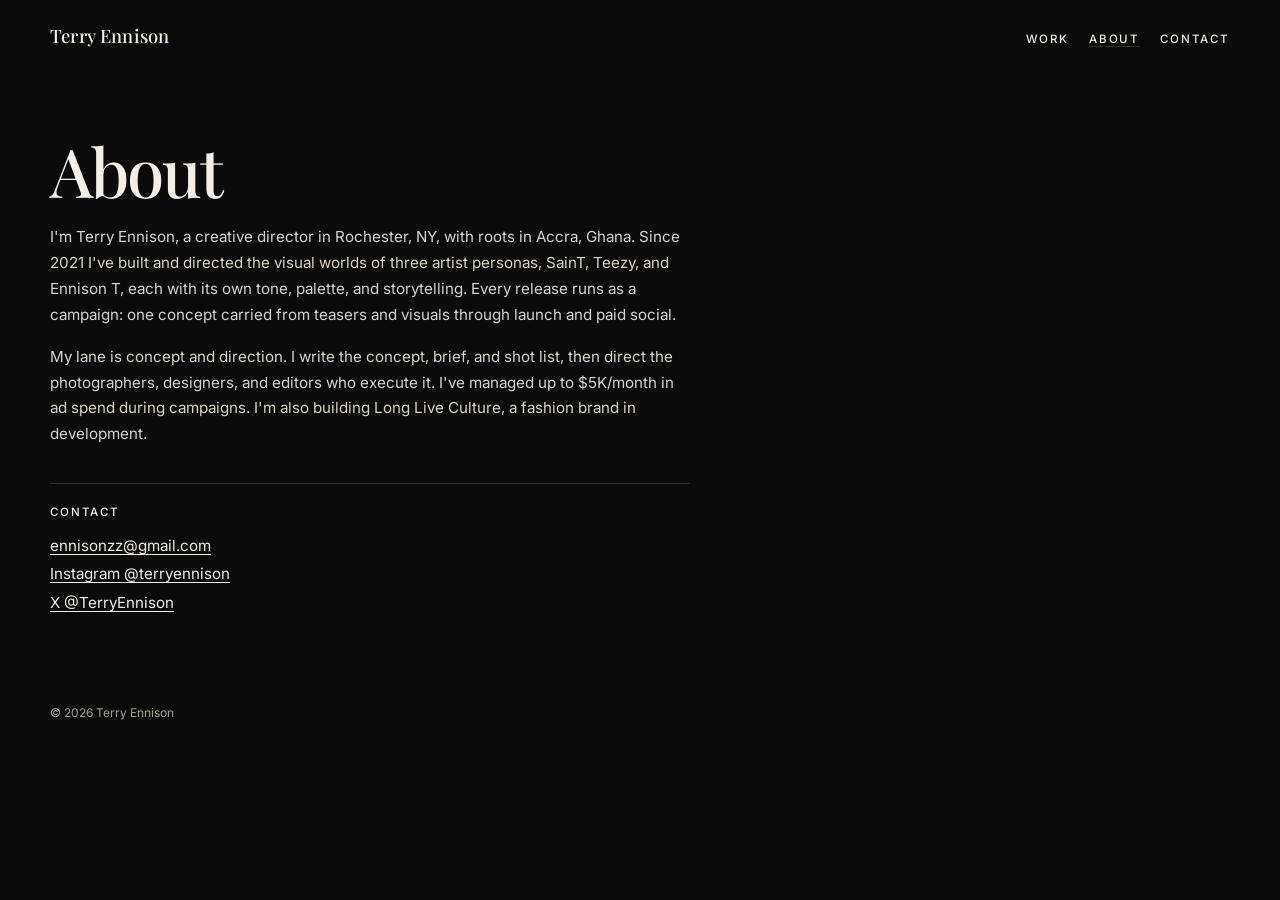
==== about.html @ 69caff25 "Add a static portfolio for Terry Ennison. Dark editorial pages for Cavalry, Area 51, and SainT, plus" ====
<!DOCTYPE html>
<html lang="en">
<head>
  <meta charset="utf-8">
  <meta name="viewport" content="width=device-width, initial-scale=1">
  <title>About | Terry Ennison</title>
  <meta name="description" content="Concept and direction for brands, fashion, beauty, and music.">
  <link rel="canonical" href="https://terryennison.studio/about.html">
  <meta property="og:title" content="About | Terry Ennison">
  <meta property="og:description" content="Concept and direction for brands, fashion, beauty, and music.">
  <meta property="og:type" content="website">
  <meta property="og:url" content="https://terryennison.studio/about.html">
  <meta property="og:image" content="https://terryennison.studio/images/og.jpg">
  <meta name="twitter:card" content="summary_large_image">
  <meta name="twitter:title" content="About | Terry Ennison">
  <meta name="twitter:description" content="Concept and direction for brands, fashion, beauty, and music.">
  <meta name="twitter:image" content="https://terryennison.studio/images/og.jpg">

  <link rel="preconnect" href="https://fonts.googleapis.com">
  <link rel="preconnect" href="https://fonts.gstatic.com" crossorigin>
  <link href="https://fonts.googleapis.com/css2?family=Inter:wght@400;500&family=Playfair+Display:wght@500&display=swap" rel="stylesheet">
  <link rel="stylesheet" href="css/styles.css">
  <link rel="icon" href="favicon.svg" type="image/svg+xml">

</head>
<body>
<a class="skip" href="#main">Skip to content</a>
<header class="site-header">
  <a class="brand" href="index.html">Terry Ennison</a>
  <nav class="nav" aria-label="Primary">
    <a href="index.html#work">Work</a>
    <a href="about.html" aria-current="page">About</a>
    <a href="about.html#contact">Contact</a>
  </nav>
</header>
<main id="main" class="page">
  <article class="about">
    <h1>About</h1>
    <p>I'm Terry Ennison, a creative director in Rochester, NY, with roots in Accra, Ghana. Since 2021 I've built and directed the visual worlds of three artist personas, SainT, Teezy, and Ennison T, each with its own tone, palette, and storytelling. Every release runs as a campaign: one concept carried from teasers and visuals through launch and paid social.</p>
    <p>My lane is concept and direction. I write the concept, brief, and shot list, then direct the photographers, designers, and editors who execute it. I've managed up to $5K/month in ad spend during campaigns. I'm also building Long Live Culture, a fashion brand in development.</p>
    <section class="contact" id="contact" aria-labelledby="contact-heading">
      <h2 id="contact-heading">Contact</h2>
      <ul>
        <li><a href="mailto:ennisonzz@gmail.com">ennisonzz@gmail.com</a></li>
        <li><a href="https://instagram.com/terryennison">Instagram @terryennison</a></li>
        <li><a href="https://x.com/TerryEnnison">X @TerryEnnison</a></li>
      </ul>
    </section>
  </article>
</main>
<footer class="site-footer">
  <p>&copy; 2026 Terry Ennison</p>
</footer>
</body></html>
---- css/styles.css ----
:root {
  --bg: #0b0b0b;
  --text: #f3efe7;
  --muted: #a39e94;
  --line: rgba(243, 239, 231, 0.16);
  --accent: #7a1f2b;
  --space: clamp(1.25rem, 3vw, 2.5rem);
  --max: 1180px;
  color-scheme: dark;
}

*,
*::before,
*::after {
  box-sizing: border-box;
}

html {
  scroll-behavior: smooth;
}

body {
  margin: 0;
  min-height: 100vh;
  background: var(--bg);
  color: var(--text);
  font-family: Inter, "Helvetica Neue", Helvetica, Arial, sans-serif;
  font-size: 16px;
  line-height: 1.5;
  font-weight: 400;
}

img,
video {
  max-width: 100%;
  height: auto;
  display: block;
}

a {
  color: inherit;
  text-decoration-thickness: 1px;
  text-underline-offset: 0.22em;
}

a:hover {
  color: var(--accent);
}

:focus-visible {
  outline: 2px solid var(--accent);
  outline-offset: 3px;
}

.skip {
  position: absolute;
  left: 1rem;
  top: -4rem;
  z-index: 10;
  background: var(--text);
  color: var(--bg);
  padding: 0.5rem 0.75rem;
}

.skip:focus {
  top: 1rem;
}

.site-header,
.site-footer,
.page {
  width: min(var(--max), calc(100% - (var(--space) * 2)));
  margin-inline: auto;
}

.site-header {
  display: flex;
  align-items: baseline;
  justify-content: space-between;
  gap: 1rem 2rem;
  flex-wrap: wrap;
  padding: 1.35rem 0 0.5rem;
}

.brand {
  font-family: "Playfair Display", Georgia, "Times New Roman", serif;
  font-size: 1.15rem;
  font-weight: 500;
  letter-spacing: 0.01em;
  text-decoration: none;
}

.brand:hover {
  color: var(--accent);
}

.nav {
  display: flex;
  gap: 1.25rem;
}

.nav a {
  font-size: 0.72rem;
  font-weight: 500;
  letter-spacing: 0.16em;
  text-transform: uppercase;
  text-decoration: none;
}

.nav a[aria-current="page"] {
  text-decoration: underline;
  text-decoration-color: var(--line);
}

.hero {
  padding: clamp(2.5rem, 8vw, 6.5rem) 0 1rem;
}

.hero h1 {
  margin: 0;
  font-family: "Playfair Display", Georgia, "Times New Roman", serif;
  font-weight: 500;
  font-size: clamp(2.8rem, 8.6vw, 7.4rem);
  line-height: 0.9;
  letter-spacing: -0.03em;
  text-transform: uppercase;
}

.lede {
  margin: 1.15rem 0 0;
  max-width: 36rem;
  color: var(--muted);
  font-size: 1.02rem;
  line-height: 1.55;
}

.hero-figure {
  margin: clamp(1.75rem, 4vw, 3rem) 0 0;
}

.hero-figure img {
  width: 100%;
  height: auto;
}

.is-missing img,
.hero-figure.is-missing,
.gallery figure.is-missing {
  display: none;
}

.work {
  padding: clamp(2.5rem, 6vw, 4.5rem) 0 1rem;
}

.work-grid {
  display: grid;
  grid-template-columns: 1fr 1fr;
  gap: 2.75rem 1.35rem;
  align-items: start;
}

.project {
  display: block;
  text-decoration: none;
  color: inherit;
}

.project img {
  width: 100%;
  height: auto;
  background: #141414;
}

.project-title {
  display: block;
  margin-top: 0.85rem;
  font-family: "Playfair Display", Georgia, "Times New Roman", serif;
  font-size: clamp(1.55rem, 2.4vw, 2.05rem);
  font-weight: 500;
  letter-spacing: -0.02em;
  line-height: 1.1;
}

.project:hover .project-title {
  color: var(--accent);
}

.project-head {
  padding: clamp(2rem, 6vw, 4.25rem) 0 1.5rem;
}

.project-head h1 {
  margin: 0;
  font-family: "Playfair Display", Georgia, "Times New Roman", serif;
  font-weight: 500;
  font-size: clamp(3rem, 7vw, 5.6rem);
  line-height: 0.95;
  letter-spacing: -0.03em;
}

.subtitle,
.role {
  margin: 0.45rem 0 0;
  color: var(--muted);
  font-size: 0.92rem;
  line-height: 1.4;
}

.role {
  font-size: 0.82rem;
}

.promo {
  width: 100%;
  margin: 0 0 0.7rem;
  background: #000;
}

.gallery {
  column-count: 2;
  column-gap: 0.7rem;
}

.gallery figure {
  margin: 0 0 0.7rem;
  break-inside: avoid;
}

.zoom {
  display: block;
  width: 100%;
  padding: 0;
  border: 0;
  background: transparent;
  color: inherit;
  cursor: zoom-in;
}

.zoom img {
  width: 100%;
  height: auto;
}

.writeup {
  max-width: 38rem;
  margin: 2.25rem 0 0;
}

.writeup p {
  margin: 0 0 1rem;
  color: #d9d4cb;
  font-size: 0.95rem;
  line-height: 1.7;
}

.credit {
  margin: 1.25rem 0 0;
  color: var(--muted);
  font-size: 0.78rem;
  letter-spacing: 0.02em;
}

.about {
  padding: clamp(2.5rem, 7vw, 5rem) 0 2rem;
  max-width: 40rem;
}

.about h1 {
  margin: 0 0 1.25rem;
  font-family: "Playfair Display", Georgia, "Times New Roman", serif;
  font-weight: 500;
  font-size: clamp(2.6rem, 6vw, 4.2rem);
  letter-spacing: -0.03em;
  line-height: 1;
}

.about p {
  margin: 0 0 1rem;
  color: #d9d4cb;
  font-size: 0.95rem;
  line-height: 1.7;
}

.contact {
  margin-top: 2.25rem;
  padding-top: 1.25rem;
  border-top: 1px solid var(--line);
}

.contact h2 {
  margin: 0 0 0.85rem;
  font-family: Inter, "Helvetica Neue", Helvetica, Arial, sans-serif;
  font-size: 0.72rem;
  font-weight: 500;
  letter-spacing: 0.16em;
  text-transform: uppercase;
}

.contact ul {
  list-style: none;
  margin: 0;
  padding: 0;
}

.contact li {
  margin: 0.35rem 0;
  font-size: 0.95rem;
}

.contact a {
  color: var(--text);
}

.contact a:hover {
  color: var(--accent);
}

.site-footer {
  padding: 2.5rem 0 2rem;
  color: var(--muted);
  font-size: 0.75rem;
}

dialog.lightbox {
  width: auto;
  max-width: min(96vw, 1400px);
  max-height: 94vh;
  padding: 0;
  border: 0;
  background: transparent;
  overflow: visible;
}

dialog.lightbox[open] {
  display: flex;
  flex-direction: column;
  align-items: flex-end;
  gap: 0.6rem;
}

dialog.lightbox::backdrop {
  background: rgba(0, 0, 0, 0.9);
}

.lightbox img {
  max-width: min(96vw, 1400px);
  max-height: 86vh;
  width: auto;
  height: auto;
  margin: 0 auto;
}

.lightbox-close {
  border: 0;
  background: transparent;
  color: var(--text);
  font-family: inherit;
  font-size: 0.72rem;
  letter-spacing: 0.14em;
  text-transform: uppercase;
  cursor: pointer;
}

.lightbox-close:hover {
  color: var(--accent);
}

@media (max-width: 720px) {
  .work-grid,
  .gallery {
    grid-template-columns: 1fr;
    column-count: 1;
  }

  .nav {
    gap: 0.9rem;
  }
}

@media (prefers-reduced-motion: reduce) {
  html {
    scroll-behavior: auto;
  }
}
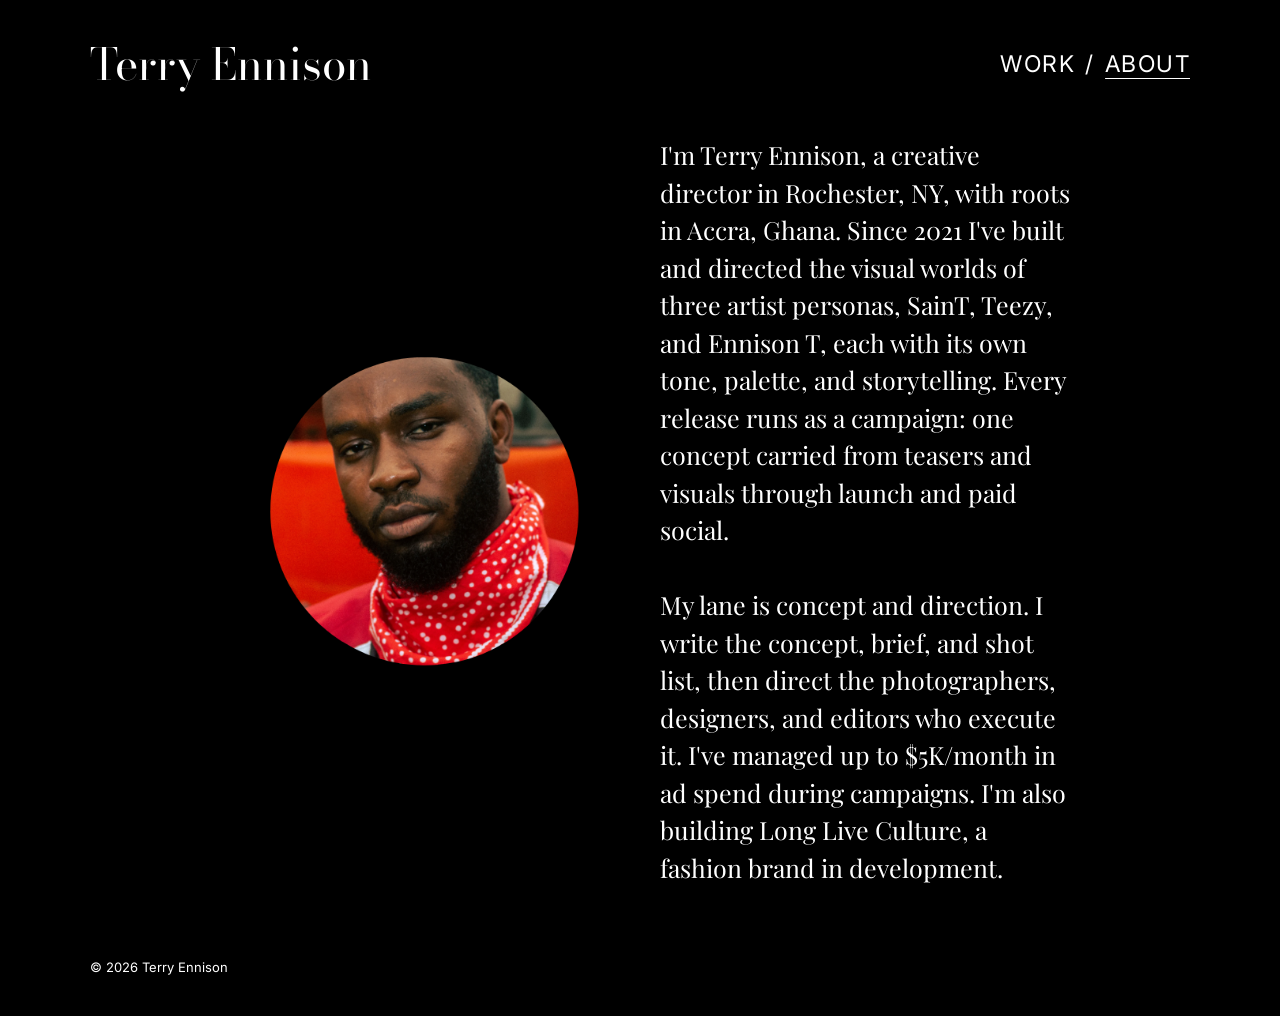
==== commit e65ec853: "Restyle the portfolio to match the live black theme. Header, hero, project grids, and the About colu" ====
--- a/about.html
+++ b/about.html
@@ -18,7 +18,7 @@
 
   <link rel="preconnect" href="https://fonts.googleapis.com">
   <link rel="preconnect" href="https://fonts.gstatic.com" crossorigin>
-  <link href="https://fonts.googleapis.com/css2?family=Inter:wght@400;500&family=Playfair+Display:wght@500&display=swap" rel="stylesheet">
+  <link href="https://fonts.googleapis.com/css2?family=Bodoni+Moda:opsz,wght@6..96,400&family=Inter:wght@400&family=Open+Sans:wght@400&family=Playfair+Display:wght@400&family=Rufina:wght@400&display=swap" rel="stylesheet">
   <link rel="stylesheet" href="css/styles.css">
   <link rel="icon" href="favicon.svg" type="image/svg+xml">
 
@@ -26,26 +26,24 @@
 <body>
 <a class="skip" href="#main">Skip to content</a>
 <header class="site-header">
-  <a class="brand" href="index.html">Terry Ennison</a>
-  <nav class="nav" aria-label="Primary">
-    <a href="index.html#work">Work</a>
-    <a href="about.html" aria-current="page">About</a>
-    <a href="about.html#contact">Contact</a>
-  </nav>
+  <div class="header-inner">
+    <a class="brand" href="index.html">Terry Ennison</a>
+    <nav class="nav" aria-label="Primary">
+      <a href="index.html">Work</a>
+      <span class="slash" aria-hidden="true">/</span>
+      <a href="about.html" aria-current="page">About</a>
+    </nav>
+  </div>
 </header>
 <main id="main" class="page">
-  <article class="about">
-    <h1>About</h1>
-    <p>I'm Terry Ennison, a creative director in Rochester, NY, with roots in Accra, Ghana. Since 2021 I've built and directed the visual worlds of three artist personas, SainT, Teezy, and Ennison T, each with its own tone, palette, and storytelling. Every release runs as a campaign: one concept carried from teasers and visuals through launch and paid social.</p>
-    <p>My lane is concept and direction. I write the concept, brief, and shot list, then direct the photographers, designers, and editors who execute it. I've managed up to $5K/month in ad spend during campaigns. I'm also building Long Live Culture, a fashion brand in development.</p>
-    <section class="contact" id="contact" aria-labelledby="contact-heading">
-      <h2 id="contact-heading">Contact</h2>
-      <ul>
-        <li><a href="mailto:ennisonzz@gmail.com">ennisonzz@gmail.com</a></li>
-        <li><a href="https://instagram.com/terryennison">Instagram @terryennison</a></li>
-        <li><a href="https://x.com/TerryEnnison">X @TerryEnnison</a></li>
-      </ul>
-    </section>
+  <article class="about-layout">
+    <div class="about-photo">
+      <img src="images/about-portrait.png" alt="Terry Ennison">
+    </div>
+    <div class="about-copy">
+      <p>I'm Terry Ennison, a creative director in Rochester, NY, with roots in Accra, Ghana. Since 2021 I've built and directed the visual worlds of three artist personas, SainT, Teezy, and Ennison T, each with its own tone, palette, and storytelling. Every release runs as a campaign: one concept carried from teasers and visuals through launch and paid social.</p>
+      <p>My lane is concept and direction. I write the concept, brief, and shot list, then direct the photographers, designers, and editors who execute it. I've managed up to $5K/month in ad spend during campaigns. I'm also building Long Live Culture, a fashion brand in development.</p>
+    </div>
   </article>
 </main>
 <footer class="site-footer">
--- a/css/styles.css
+++ b/css/styles.css
@@ -1,11 +1,9 @@
 :root {
-  --bg: #0b0b0b;
-  --text: #f3efe7;
-  --muted: #a39e94;
-  --line: rgba(243, 239, 231, 0.16);
-  --accent: #7a1f2b;
-  --space: clamp(1.25rem, 3vw, 2.5rem);
-  --max: 1180px;
+  --bg: #000;
+  --text: #fff;
+  --max: 1100px;
+  --gap: 20px;
+  --header: 128px;
   color-scheme: dark;
 }
 
@@ -25,8 +23,6 @@
   background: var(--bg);
   color: var(--text);
   font-family: Inter, "Helvetica Neue", Helvetica, Arial, sans-serif;
-  font-size: 16px;
-  line-height: 1.5;
   font-weight: 400;
 }
 
@@ -39,16 +35,10 @@
 
 a {
   color: inherit;
-  text-decoration-thickness: 1px;
-  text-underline-offset: 0.22em;
-}
-
-a:hover {
-  color: var(--accent);
 }
 
 :focus-visible {
-  outline: 2px solid var(--accent);
+  outline: 2px solid #fff;
   outline-offset: 3px;
 }
 
@@ -56,9 +46,9 @@
   position: absolute;
   left: 1rem;
   top: -4rem;
-  z-index: 10;
-  background: var(--text);
-  color: var(--bg);
+  z-index: 40;
+  background: #fff;
+  color: #000;
   padding: 0.5rem 0.75rem;
 }
 
@@ -66,165 +56,228 @@
   top: 1rem;
 }
 
-.site-header,
-.site-footer,
-.page {
-  width: min(var(--max), calc(100% - (var(--space) * 2)));
-  margin-inline: auto;
-}
-
 .site-header {
+  position: fixed;
+  top: 0;
+  left: 0;
+  right: 0;
+  z-index: 20;
+  pointer-events: none;
+}
+
+.header-inner {
+  width: min(var(--max), calc(100% - 40px));
+  margin: 0 auto;
+  min-height: var(--header);
   display: flex;
-  align-items: baseline;
+  align-items: center;
   justify-content: space-between;
-  gap: 1rem 2rem;
-  flex-wrap: wrap;
-  padding: 1.35rem 0 0.5rem;
+  gap: 16px;
 }
 
 .brand {
-  font-family: "Playfair Display", Georgia, "Times New Roman", serif;
-  font-size: 1.15rem;
-  font-weight: 500;
-  letter-spacing: 0.01em;
+  pointer-events: auto;
+  font-family: "Bodoni Moda", "Times New Roman", serif;
+  font-weight: 400;
+  font-size: 44px;
+  line-height: 1;
+  letter-spacing: 0;
   text-decoration: none;
-}
-
-.brand:hover {
-  color: var(--accent);
+  color: #fff;
 }
 
 .nav {
+  pointer-events: auto;
   display: flex;
-  gap: 1.25rem;
+  align-items: center;
+  gap: 0.45em;
+  font-family: Inter, "Helvetica Neue", Helvetica, Arial, sans-serif;
+  font-weight: 400;
+  font-size: 23px;
+  letter-spacing: 0.06em;
+  text-transform: uppercase;
 }
 
 .nav a {
-  font-size: 0.72rem;
-  font-weight: 500;
-  letter-spacing: 0.16em;
-  text-transform: uppercase;
+  color: #fff;
   text-decoration: none;
 }
 
 .nav a[aria-current="page"] {
   text-decoration: underline;
-  text-decoration-color: var(--line);
+  text-underline-offset: 0.28em;
+  text-decoration-thickness: 1px;
+}
+
+.slash {
+  color: #fff;
 }
 
 .hero {
-  padding: clamp(2.5rem, 8vw, 6.5rem) 0 1rem;
+  position: relative;
+  min-height: 100vh;
+  display: grid;
+  place-items: center;
+  overflow: hidden;
+}
+
+.hero-media {
+  position: absolute;
+  inset: 0;
+}
+
+.hero-media img {
+  width: 100%;
+  height: 100%;
+  object-fit: cover;
+  object-position: center 30%;
+}
+
+.banner-bg {
+  width: 100%;
+  height: 100%;
+  object-fit: cover;
+  object-position: center 18%;
+}
+
+.hero-media::after,
+.banner::after {
+  content: "";
+  position: absolute;
+  inset: 0;
+  background: rgba(0, 0, 0, 0.42);
+}
+
+.hero-copy {
+  position: relative;
+  z-index: 1;
+  text-align: center;
+  padding: calc(var(--header) + 12px) 32px 48px;
+  max-width: 1320px;
 }
 
 .hero h1 {
   margin: 0;
-  font-family: "Playfair Display", Georgia, "Times New Roman", serif;
-  font-weight: 500;
-  font-size: clamp(2.8rem, 8.6vw, 7.4rem);
-  line-height: 0.9;
-  letter-spacing: -0.03em;
+  font-family: Rufina, Georgia, serif;
+  font-weight: 400;
+  font-size: clamp(52px, 9vw, 130px);
+  line-height: 0.75;
+  letter-spacing: 0;
   text-transform: uppercase;
-}
-
-.lede {
-  margin: 1.15rem 0 0;
-  max-width: 36rem;
-  color: var(--muted);
-  font-size: 1.02rem;
-  line-height: 1.55;
-}
-
-.hero-figure {
-  margin: clamp(1.75rem, 4vw, 3rem) 0 0;
-}
-
-.hero-figure img {
+  color: #fff;
+}
+
+.hero p {
+  margin: 34px 0 0;
+  font-family: "Open Sans", "Helvetica Neue", sans-serif;
+  font-weight: 400;
+  font-size: 37px;
+  line-height: 1.25;
+  color: #fff;
+  white-space: nowrap;
+}
+
+.work {
+  width: min(var(--max), calc(100% - 40px));
+  margin: 56px auto 80px;
+}
+
+.work-grid {
+  display: grid;
+  grid-template-columns: 1fr 1fr;
+  gap: var(--gap);
+  align-items: start;
+}
+
+.cover-stack {
+  display: grid;
+  gap: var(--gap);
+}
+
+.work-grid a {
+  display: block;
+}
+
+.work-grid img {
   width: 100%;
   height: auto;
 }
 
-.is-missing img,
-.hero-figure.is-missing,
-.gallery figure.is-missing {
-  display: none;
-}
-
-.work {
-  padding: clamp(2.5rem, 6vw, 4.5rem) 0 1rem;
-}
-
-.work-grid {
+.page {
+  padding-top: var(--header);
+}
+
+.lead-title {
+  width: min(var(--max), calc(100% - 40px));
+  margin: 28px auto 56px;
+  font-family: "Bodoni Moda", "Times New Roman", serif;
+  font-weight: 400;
+  font-size: clamp(42px, 5vw, 60px);
+  line-height: 1;
+}
+
+.banner {
+  position: relative;
+  min-height: 86vh;
+  display: grid;
+  place-items: center;
+  overflow: hidden;
+}
+
+.banner-bg {
+  position: absolute;
+  inset: 0;
+}
+
+.banner-copy {
+  position: relative;
+  z-index: 1;
+  text-align: center;
+  padding: calc(var(--header) + 24px) 24px 18vh;
+  max-width: 760px;
+}
+
+.banner-copy h1 {
+  margin: 0;
+  font-family: "Bodoni Moda", "Times New Roman", serif;
+  font-weight: 400;
+  font-size: clamp(48px, 6vw, 72px);
+  line-height: 1;
+}
+
+.banner-copy p {
+  margin: 8px 0 0;
+  font-family: Inter, "Helvetica Neue", sans-serif;
+  font-weight: 400;
+  font-size: clamp(16px, 1.7vw, 22px);
+  line-height: 1.35;
+}
+
+.rule {
+  display: block;
+  width: 168px;
+  height: 1px;
+  margin: 16px auto 0;
+  background: #fff;
+}
+
+.gallery {
+  width: min(var(--max), calc(100% - 40px));
+  margin: 0 auto 28px;
   display: grid;
   grid-template-columns: 1fr 1fr;
-  gap: 2.75rem 1.35rem;
+  gap: var(--gap);
   align-items: start;
 }
 
-.project {
-  display: block;
-  text-decoration: none;
-  color: inherit;
-}
-
-.project img {
-  width: 100%;
-  height: auto;
-  background: #141414;
-}
-
-.project-title {
-  display: block;
-  margin-top: 0.85rem;
-  font-family: "Playfair Display", Georgia, "Times New Roman", serif;
-  font-size: clamp(1.55rem, 2.4vw, 2.05rem);
-  font-weight: 500;
-  letter-spacing: -0.02em;
-  line-height: 1.1;
-}
-
-.project:hover .project-title {
-  color: var(--accent);
-}
-
-.project-head {
-  padding: clamp(2rem, 6vw, 4.25rem) 0 1.5rem;
-}
-
-.project-head h1 {
-  margin: 0;
-  font-family: "Playfair Display", Georgia, "Times New Roman", serif;
-  font-weight: 500;
-  font-size: clamp(3rem, 7vw, 5.6rem);
-  line-height: 0.95;
-  letter-spacing: -0.03em;
-}
-
-.subtitle,
-.role {
-  margin: 0.45rem 0 0;
-  color: var(--muted);
-  font-size: 0.92rem;
-  line-height: 1.4;
-}
-
-.role {
-  font-size: 0.82rem;
-}
-
-.promo {
-  width: 100%;
-  margin: 0 0 0.7rem;
-  background: #000;
-}
-
-.gallery {
-  column-count: 2;
-  column-gap: 0.7rem;
+.gallery.overlap {
+  position: relative;
+  z-index: 2;
+  margin-top: -16vh;
 }
 
 .gallery figure {
-  margin: 0 0 0.7rem;
-  break-inside: avoid;
+  margin: 0;
 }
 
 .zoom {
@@ -242,84 +295,109 @@
   height: auto;
 }
 
+.saint-head {
+  width: min(var(--max), calc(100% - 40px));
+  margin: 12px auto 36px;
+  display: flex;
+  justify-content: flex-end;
+}
+
+.saint-block {
+  text-align: center;
+}
+
+.saint-block h1 {
+  margin: 0 0 8px;
+  font-family: "Bodoni Moda", "Times New Roman", serif;
+  font-weight: 400;
+  font-size: clamp(52px, 6vw, 76px);
+  line-height: 0.95;
+}
+
+.saint-block p {
+  margin: 0;
+  font-family: Inter, "Helvetica Neue", sans-serif;
+  font-weight: 400;
+  font-size: 13px;
+  line-height: 1.35;
+}
+
+.saint-block .rule {
+  width: 100%;
+  margin-top: 10px;
+}
+
 .writeup {
-  max-width: 38rem;
-  margin: 2.25rem 0 0;
+  width: min(640px, calc(100% - 40px));
+  margin: 12px auto 48px;
 }
 
 .writeup p {
-  margin: 0 0 1rem;
-  color: #d9d4cb;
-  font-size: 0.95rem;
-  line-height: 1.7;
+  margin: 0;
+  font-family: Inter, "Helvetica Neue", sans-serif;
+  font-size: 16px;
+  line-height: 1.6;
+  color: #fff;
 }
 
 .credit {
-  margin: 1.25rem 0 0;
-  color: var(--muted);
-  font-size: 0.78rem;
-  letter-spacing: 0.02em;
-}
-
-.about {
-  padding: clamp(2.5rem, 7vw, 5rem) 0 2rem;
-  max-width: 40rem;
-}
-
-.about h1 {
-  margin: 0 0 1.25rem;
-  font-family: "Playfair Display", Georgia, "Times New Roman", serif;
-  font-weight: 500;
-  font-size: clamp(2.6rem, 6vw, 4.2rem);
-  letter-spacing: -0.03em;
-  line-height: 1;
-}
-
-.about p {
-  margin: 0 0 1rem;
-  color: #d9d4cb;
-  font-size: 0.95rem;
-  line-height: 1.7;
-}
-
-.contact {
-  margin-top: 2.25rem;
-  padding-top: 1.25rem;
-  border-top: 1px solid var(--line);
-}
-
-.contact h2 {
-  margin: 0 0 0.85rem;
-  font-family: Inter, "Helvetica Neue", Helvetica, Arial, sans-serif;
-  font-size: 0.72rem;
-  font-weight: 500;
-  letter-spacing: 0.16em;
-  text-transform: uppercase;
-}
-
-.contact ul {
-  list-style: none;
-  margin: 0;
-  padding: 0;
-}
-
-.contact li {
-  margin: 0.35rem 0;
-  font-size: 0.95rem;
-}
-
-.contact a {
-  color: var(--text);
-}
-
-.contact a:hover {
-  color: var(--accent);
+  width: min(var(--max), calc(100% - 40px));
+  margin: 4px auto 48px;
+  font-family: Inter, "Helvetica Neue", sans-serif;
+  font-size: 14px;
+  line-height: 1.4;
+}
+
+.promo {
+  width: min(420px, calc(100% - 40px));
+  margin: 8px auto 64px;
+  background: #000;
+}
+
+.about-layout {
+  width: min(985px, calc(100% - 24px));
+  margin: 8px auto 48px;
+  padding: 0 60px;
+  display: grid;
+  grid-template-columns: 432px minmax(0, 1fr);
+  column-gap: 20px;
+  align-items: center;
+}
+
+.about-photo {
+  width: 320px;
+  height: 320px;
+  margin: 0 auto;
+  border-radius: 50%;
+  overflow: hidden;
+}
+
+.about-photo img {
+  width: 100%;
+  height: 100%;
+  object-fit: cover;
+}
+
+.about-copy p {
+  margin: 0 0 37.5px;
+  font-family: "Playfair Display", Georgia, serif;
+  font-weight: 400;
+  font-size: 25px;
+  line-height: 37.5px;
+  color: #fff;
+}
+
+.about-copy p:last-child {
+  margin-bottom: 0;
 }
 
 .site-footer {
-  padding: 2.5rem 0 2rem;
-  color: var(--muted);
-  font-size: 0.75rem;
+  width: min(var(--max), calc(100% - 40px));
+  margin: 0 auto;
+  padding: 12px 0 28px;
+  color: #fff;
+  font-family: Inter, sans-serif;
+  font-size: 13px;
 }
 
 dialog.lightbox {
@@ -340,7 +418,7 @@
 }
 
 dialog.lightbox::backdrop {
-  background: rgba(0, 0, 0, 0.9);
+  background: rgba(0, 0, 0, 0.92);
 }
 
 .lightbox img {
@@ -354,27 +432,60 @@
 .lightbox-close {
   border: 0;
   background: transparent;
-  color: var(--text);
-  font-family: inherit;
-  font-size: 0.72rem;
+  color: #fff;
+  font-family: Inter, sans-serif;
+  font-size: 13px;
   letter-spacing: 0.14em;
   text-transform: uppercase;
   cursor: pointer;
 }
 
-.lightbox-close:hover {
-  color: var(--accent);
-}
-
-@media (max-width: 720px) {
+@media (max-width: 860px) {
+  :root {
+    --header: 84px;
+  }
+
+  .brand {
+    font-size: 28px;
+  }
+
+  .nav {
+    font-size: 14px;
+    letter-spacing: 0.04em;
+  }
+
   .work-grid,
-  .gallery {
+  .gallery,
+  .about-layout {
     grid-template-columns: 1fr;
-    column-count: 1;
-  }
-
-  .nav {
-    gap: 0.9rem;
+  }
+
+  .about-layout {
+    padding: 0 20px;
+    margin-top: 16px;
+  }
+
+  .about-copy p {
+    font-size: 18px;
+    line-height: 28px;
+    margin-bottom: 22px;
+  }
+
+  .saint-head {
+    justify-content: flex-start;
+  }
+
+  .gallery.overlap {
+    margin-top: -8vh;
+  }
+
+  .hero p {
+    font-size: clamp(16px, 4.4vw, 22px);
+    white-space: normal;
+  }
+
+  .banner {
+    min-height: 70vh;
   }
 }
 
